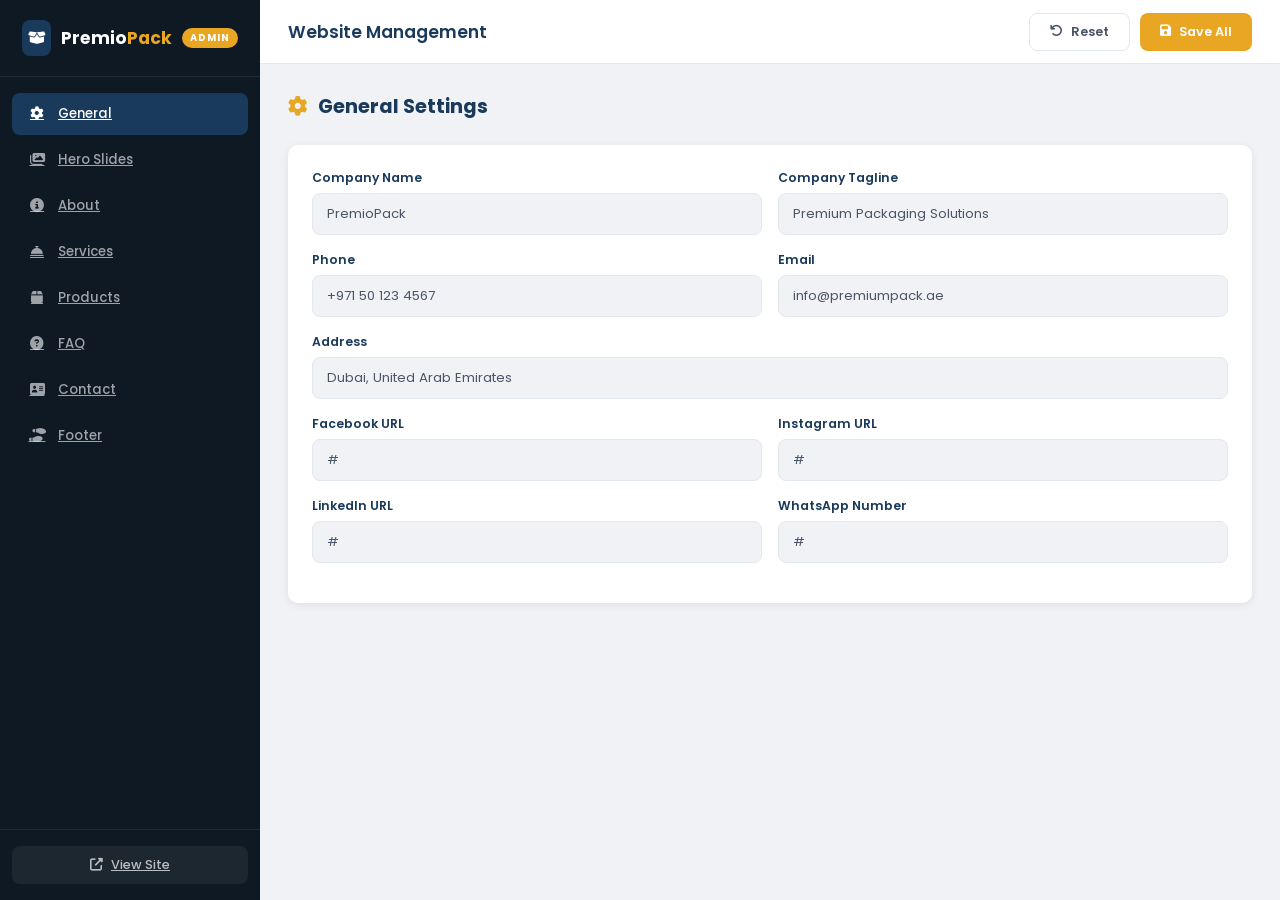
==== admin.html @ a359080c "Add admin panel for website content management" ====
<!DOCTYPE html>
<html lang="en">
<head>
    <meta charset="UTF-8">
    <meta name="viewport" content="width=device-width, initial-scale=1.0">
    <title>Admin Panel - PremioPack</title>
    <link rel="preconnect" href="https://fonts.googleapis.com">
    <link href="https://fonts.googleapis.com/css2?family=Poppins:wght@300;400;500;600;700&display=swap" rel="stylesheet">
    <link rel="stylesheet" href="https://cdnjs.cloudflare.com/ajax/libs/font-awesome/6.5.1/css/all.min.css">
    <link rel="stylesheet" href="css/admin.css">
</head>
<body>

<div class="admin-layout">
    <!-- Sidebar -->
    <aside class="sidebar" id="sidebar">
        <div class="sidebar-header">
            <span class="logo-icon"><i class="fas fa-box-open"></i></span>
            <span class="logo-text">Premio<span class="accent">Pack</span></span>
            <span class="admin-badge">Admin</span>
        </div>
        <nav class="sidebar-nav">
            <a href="#general" class="nav-item active" data-section="general">
                <i class="fas fa-cog"></i> General
            </a>
            <a href="#hero" class="nav-item" data-section="hero">
                <i class="fas fa-images"></i> Hero Slides
            </a>
            <a href="#about" class="nav-item" data-section="about">
                <i class="fas fa-info-circle"></i> About
            </a>
            <a href="#services" class="nav-item" data-section="services">
                <i class="fas fa-concierge-bell"></i> Services
            </a>
            <a href="#products" class="nav-item" data-section="products">
                <i class="fas fa-box"></i> Products
            </a>
            <a href="#faq" class="nav-item" data-section="faq">
                <i class="fas fa-question-circle"></i> FAQ
            </a>
            <a href="#contact" class="nav-item" data-section="contact">
                <i class="fas fa-address-card"></i> Contact
            </a>
            <a href="#footer" class="nav-item" data-section="footer">
                <i class="fas fa-shoe-prints"></i> Footer
            </a>
        </nav>
        <div class="sidebar-footer">
            <a href="../index.html" target="_blank" class="view-site-btn">
                <i class="fas fa-external-link-alt"></i> View Site
            </a>
        </div>
    </aside>

    <!-- Main Content -->
    <main class="main-content">
        <header class="top-header">
            <button class="menu-toggle" id="menuToggle"><i class="fas fa-bars"></i></button>
            <h1>Website Management</h1>
            <div class="header-actions">
                <button class="btn btn-outline" id="resetBtn"><i class="fas fa-undo"></i> Reset</button>
                <button class="btn btn-primary" id="saveBtn"><i class="fas fa-save"></i> Save All</button>
            </div>
        </header>

        <div class="content-area">
            <!-- Toast -->
            <div class="toast" id="toast">
                <i class="fas fa-check-circle"></i>
                <span id="toastMsg">Saved successfully!</span>
            </div>

            <!-- General Settings -->
            <section class="panel active" id="panel-general">
                <h2><i class="fas fa-cog"></i> General Settings</h2>
                <div class="form-card">
                    <div class="form-row">
                        <div class="form-group">
                            <label>Company Name</label>
                            <input type="text" id="companyName" placeholder="PremioPack">
                        </div>
                        <div class="form-group">
                            <label>Company Tagline</label>
                            <input type="text" id="companyTagline" placeholder="Premium Packaging Solutions">
                        </div>
                    </div>
                    <div class="form-row">
                        <div class="form-group">
                            <label>Phone</label>
                            <input type="text" id="globalPhone" placeholder="+971 50 123 4567">
                        </div>
                        <div class="form-group">
                            <label>Email</label>
                            <input type="email" id="globalEmail" placeholder="info@premiumpack.ae">
                        </div>
                    </div>
                    <div class="form-group">
                        <label>Address</label>
                        <input type="text" id="globalAddress" placeholder="Dubai, United Arab Emirates">
                    </div>
                    <div class="form-row">
                        <div class="form-group">
                            <label>Facebook URL</label>
                            <input type="text" id="socialFacebook" placeholder="https://facebook.com/...">
                        </div>
                        <div class="form-group">
                            <label>Instagram URL</label>
                            <input type="text" id="socialInstagram" placeholder="https://instagram.com/...">
                        </div>
                    </div>
                    <div class="form-row">
                        <div class="form-group">
                            <label>LinkedIn URL</label>
                            <input type="text" id="socialLinkedin" placeholder="https://linkedin.com/...">
                        </div>
                        <div class="form-group">
                            <label>WhatsApp Number</label>
                            <input type="text" id="socialWhatsapp" placeholder="+971501234567">
                        </div>
                    </div>
                </div>
            </section>

            <!-- Hero Slides -->
            <section class="panel" id="panel-hero">
                <h2><i class="fas fa-images"></i> Hero Slides</h2>
                <div id="heroSlides"></div>
                <button class="btn btn-add" id="addSlide"><i class="fas fa-plus"></i> Add Slide</button>
            </section>

            <!-- About -->
            <section class="panel" id="panel-about">
                <h2><i class="fas fa-info-circle"></i> About Section</h2>
                <div class="form-card">
                    <div class="form-group">
                        <label>Section Title</label>
                        <input type="text" id="aboutTitle">
                    </div>
                    <div class="form-group">
                        <label>Description 1</label>
                        <textarea id="aboutText1" rows="4"></textarea>
                    </div>
                    <div class="form-group">
                        <label>Description 2</label>
                        <textarea id="aboutText2" rows="4"></textarea>
                    </div>
                    <div class="form-row">
                        <div class="form-group">
                            <label>Experience Badge Number</label>
                            <input type="text" id="aboutExpNumber" placeholder="7+">
                        </div>
                        <div class="form-group">
                            <label>Experience Badge Text</label>
                            <input type="text" id="aboutExpText" placeholder="Years of Excellence">
                        </div>
                    </div>
                </div>
                <h3>Features</h3>
                <div id="aboutFeatures"></div>
                <button class="btn btn-add" id="addFeature"><i class="fas fa-plus"></i> Add Feature</button>
            </section>

            <!-- Services -->
            <section class="panel" id="panel-services">
                <h2><i class="fas fa-concierge-bell"></i> Services</h2>
                <div id="servicesList"></div>
                <button class="btn btn-add" id="addService"><i class="fas fa-plus"></i> Add Service</button>
            </section>

            <!-- Products -->
            <section class="panel" id="panel-products">
                <h2><i class="fas fa-box"></i> Products</h2>
                <div id="productsList"></div>
                <button class="btn btn-add" id="addProduct"><i class="fas fa-plus"></i> Add Product</button>
            </section>

            <!-- FAQ -->
            <section class="panel" id="panel-faq">
                <h2><i class="fas fa-question-circle"></i> FAQ</h2>
                <div id="faqList"></div>
                <button class="btn btn-add" id="addFaq"><i class="fas fa-plus"></i> Add FAQ</button>
            </section>

            <!-- Contact -->
            <section class="panel" id="panel-contact">
                <h2><i class="fas fa-address-card"></i> Contact Section</h2>
                <div class="form-card">
                    <div class="form-group">
                        <label>Section Title</label>
                        <input type="text" id="contactTitle">
                    </div>
                    <div class="form-group">
                        <label>Description</label>
                        <textarea id="contactDesc" rows="3"></textarea>
                    </div>
                    <div class="form-group">
                        <label>Working Hours</label>
                        <input type="text" id="contactHours" placeholder="Sun - Thu: 9:00 AM - 6:00 PM">
                    </div>
                </div>
            </section>

            <!-- Footer -->
            <section class="panel" id="panel-footer">
                <h2><i class="fas fa-shoe-prints"></i> Footer</h2>
                <div class="form-card">
                    <div class="form-group">
                        <label>Footer Description</label>
                        <textarea id="footerDesc" rows="3"></textarea>
                    </div>
                    <div class="form-group">
                        <label>Copyright Text</label>
                        <input type="text" id="footerCopyright">
                    </div>
                    <div class="form-group">
                        <label>Newsletter Text</label>
                        <input type="text" id="footerNewsletter">
                    </div>
                </div>
            </section>
        </div>
    </main>
</div>

<script src="js/admin.js"></script>
</body>
</html>
---- css/admin.css ----
*, *::before, *::after { margin: 0; padding: 0; box-sizing: border-box; }

:root {
    --primary: #1a3a5c;
    --primary-light: #2a5a8c;
    --accent: #e8a622;
    --accent-hover: #d4951c;
    --dark: #0f1923;
    --text: #4a5568;
    --text-light: #718096;
    --bg: #f0f2f5;
    --white: #ffffff;
    --border: #e2e8f0;
    --danger: #e53e3e;
    --danger-hover: #c53030;
    --success: #38a169;
    --sidebar-w: 260px;
    --header-h: 64px;
    --radius: 10px;
    --shadow: 0 2px 8px rgba(0,0,0,0.08);
    --shadow-lg: 0 4px 20px rgba(0,0,0,0.12);
    --transition: 0.25s ease;
}

html { font-size: 15px; }
body { font-family: 'Poppins', sans-serif; color: var(--text); background: var(--bg); }

/* ===== LAYOUT ===== */
.admin-layout { display: flex; min-height: 100vh; }

/* ===== SIDEBAR ===== */
.sidebar {
    width: var(--sidebar-w);
    background: var(--dark);
    color: #fff;
    display: flex;
    flex-direction: column;
    position: fixed;
    top: 0; left: 0; bottom: 0;
    z-index: 100;
    transition: transform var(--transition);
}

.sidebar-header {
    padding: 20px 22px;
    display: flex;
    align-items: center;
    gap: 10px;
    border-bottom: 1px solid rgba(255,255,255,0.08);
}

.logo-icon {
    width: 36px; height: 36px;
    background: var(--primary);
    border-radius: 8px;
    display: flex; align-items: center; justify-content: center;
    font-size: 0.95rem;
}

.logo-text { font-size: 1.15rem; font-weight: 700; }
.logo-text .accent { color: var(--accent); }

.admin-badge {
    margin-left: auto;
    background: var(--accent);
    color: #fff;
    font-size: 0.65rem;
    font-weight: 700;
    padding: 3px 8px;
    border-radius: 20px;
    text-transform: uppercase;
    letter-spacing: 1px;
}

.sidebar-nav { flex: 1; padding: 16px 12px; overflow-y: auto; }

.nav-item {
    display: flex;
    align-items: center;
    gap: 12px;
    padding: 11px 16px;
    border-radius: 8px;
    color: rgba(255,255,255,0.6);
    font-size: 0.88rem;
    font-weight: 500;
    margin-bottom: 4px;
    transition: var(--transition);
}

.nav-item:hover { color: #fff; background: rgba(255,255,255,0.06); }
.nav-item.active { color: #fff; background: var(--primary); }
.nav-item i { width: 18px; text-align: center; font-size: 0.9rem; }

.sidebar-footer { padding: 16px 12px; border-top: 1px solid rgba(255,255,255,0.08); }

.view-site-btn {
    display: flex; align-items: center; justify-content: center; gap: 8px;
    padding: 10px;
    border-radius: 8px;
    background: rgba(255,255,255,0.06);
    color: rgba(255,255,255,0.7);
    font-size: 0.85rem;
    font-weight: 500;
    transition: var(--transition);
}
.view-site-btn:hover { background: var(--accent); color: #fff; }

/* ===== MAIN CONTENT ===== */
.main-content {
    flex: 1;
    margin-left: var(--sidebar-w);
    display: flex;
    flex-direction: column;
}

.top-header {
    height: var(--header-h);
    background: var(--white);
    border-bottom: 1px solid var(--border);
    display: flex;
    align-items: center;
    padding: 0 28px;
    gap: 16px;
    position: sticky;
    top: 0;
    z-index: 50;
}

.top-header h1 {
    font-size: 1.15rem;
    font-weight: 600;
    color: var(--primary);
    flex: 1;
}

.menu-toggle {
    display: none;
    background: none; border: none;
    font-size: 1.2rem; color: var(--primary);
    cursor: pointer;
}

.header-actions { display: flex; gap: 10px; }

/* ===== BUTTONS ===== */
.btn {
    display: inline-flex; align-items: center; gap: 8px;
    padding: 9px 20px;
    border-radius: 8px;
    font-family: inherit;
    font-size: 0.85rem;
    font-weight: 600;
    cursor: pointer;
    border: none;
    transition: var(--transition);
}

.btn-primary { background: var(--accent); color: #fff; }
.btn-primary:hover { background: var(--accent-hover); }

.btn-outline {
    background: transparent;
    color: var(--text);
    border: 1px solid var(--border);
}
.btn-outline:hover { background: var(--bg); }

.btn-add {
    background: transparent;
    color: var(--primary);
    border: 2px dashed var(--border);
    padding: 12px 24px;
    width: 100%;
    justify-content: center;
    margin-top: 16px;
    border-radius: var(--radius);
}
.btn-add:hover { border-color: var(--primary); background: rgba(26,58,92,0.04); }

.btn-remove {
    background: var(--danger);
    color: #fff;
    padding: 6px 12px;
    font-size: 0.78rem;
    border-radius: 6px;
}
.btn-remove:hover { background: var(--danger-hover); }

/* ===== CONTENT ===== */
.content-area { padding: 28px; position: relative; }

.panel { display: none; }
.panel.active { display: block; animation: fadeIn 0.3s; }

@keyframes fadeIn { from { opacity: 0; transform: translateY(8px); } to { opacity: 1; transform: none; } }

.panel h2 {
    font-size: 1.3rem;
    color: var(--primary);
    margin-bottom: 24px;
    display: flex;
    align-items: center;
    gap: 10px;
}
.panel h2 i { color: var(--accent); }

.panel h3 {
    font-size: 1rem;
    color: var(--primary);
    margin: 28px 0 16px;
}

/* ===== FORM CARD ===== */
.form-card {
    background: var(--white);
    border-radius: var(--radius);
    padding: 24px;
    box-shadow: var(--shadow);
}

.form-row { display: grid; grid-template-columns: 1fr 1fr; gap: 16px; }

.form-group { margin-bottom: 16px; }
.form-group:last-child { margin-bottom: 0; }

.form-group label {
    display: block;
    font-size: 0.82rem;
    font-weight: 600;
    color: var(--primary);
    margin-bottom: 6px;
}

.form-group input,
.form-group textarea,
.form-group select {
    width: 100%;
    padding: 10px 14px;
    border: 1px solid var(--border);
    border-radius: 8px;
    font-family: inherit;
    font-size: 0.88rem;
    color: var(--text);
    background: var(--bg);
    transition: var(--transition);
    outline: none;
}

.form-group input:focus,
.form-group textarea:focus,
.form-group select:focus {
    border-color: var(--accent);
    box-shadow: 0 0 0 3px rgba(232,166,34,0.12);
}

.form-group textarea { resize: vertical; }

/* ===== ITEM CARD (for slides, services, etc.) */
.item-card {
    background: var(--white);
    border-radius: var(--radius);
    padding: 20px;
    box-shadow: var(--shadow);
    margin-bottom: 16px;
    position: relative;
    border-left: 4px solid var(--accent);
}

.item-card-header {
    display: flex;
    justify-content: space-between;
    align-items: center;
    margin-bottom: 16px;
}

.item-card-header h4 {
    font-size: 0.95rem;
    color: var(--primary);
}

.item-card .form-group { margin-bottom: 12px; }
.item-card .form-group:last-child { margin-bottom: 0; }

.item-number {
    display: inline-flex;
    align-items: center;
    justify-content: center;
    width: 28px; height: 28px;
    background: var(--accent);
    color: #fff;
    border-radius: 50%;
    font-size: 0.8rem;
    font-weight: 700;
    margin-right: 10px;
}

/* ===== TOAST ===== */
.toast {
    position: fixed;
    top: 20px;
    right: 20px;
    background: var(--success);
    color: #fff;
    padding: 14px 24px;
    border-radius: 10px;
    display: flex;
    align-items: center;
    gap: 10px;
    font-size: 0.9rem;
    font-weight: 600;
    box-shadow: var(--shadow-lg);
    z-index: 9999;
    transform: translateX(120%);
    transition: transform 0.4s cubic-bezier(0.68, -0.55, 0.27, 1.55);
}

.toast.show { transform: translateX(0); }

/* ===== RESPONSIVE ===== */
@media (max-width: 900px) {
    .sidebar { transform: translateX(-100%); }
    .sidebar.open { transform: translateX(0); }
    .main-content { margin-left: 0; }
    .menu-toggle { display: block; }
    .form-row { grid-template-columns: 1fr; }
}

@media (max-width: 480px) {
    .content-area { padding: 16px; }
    .top-header { padding: 0 16px; }
    .header-actions { flex-wrap: wrap; }
}
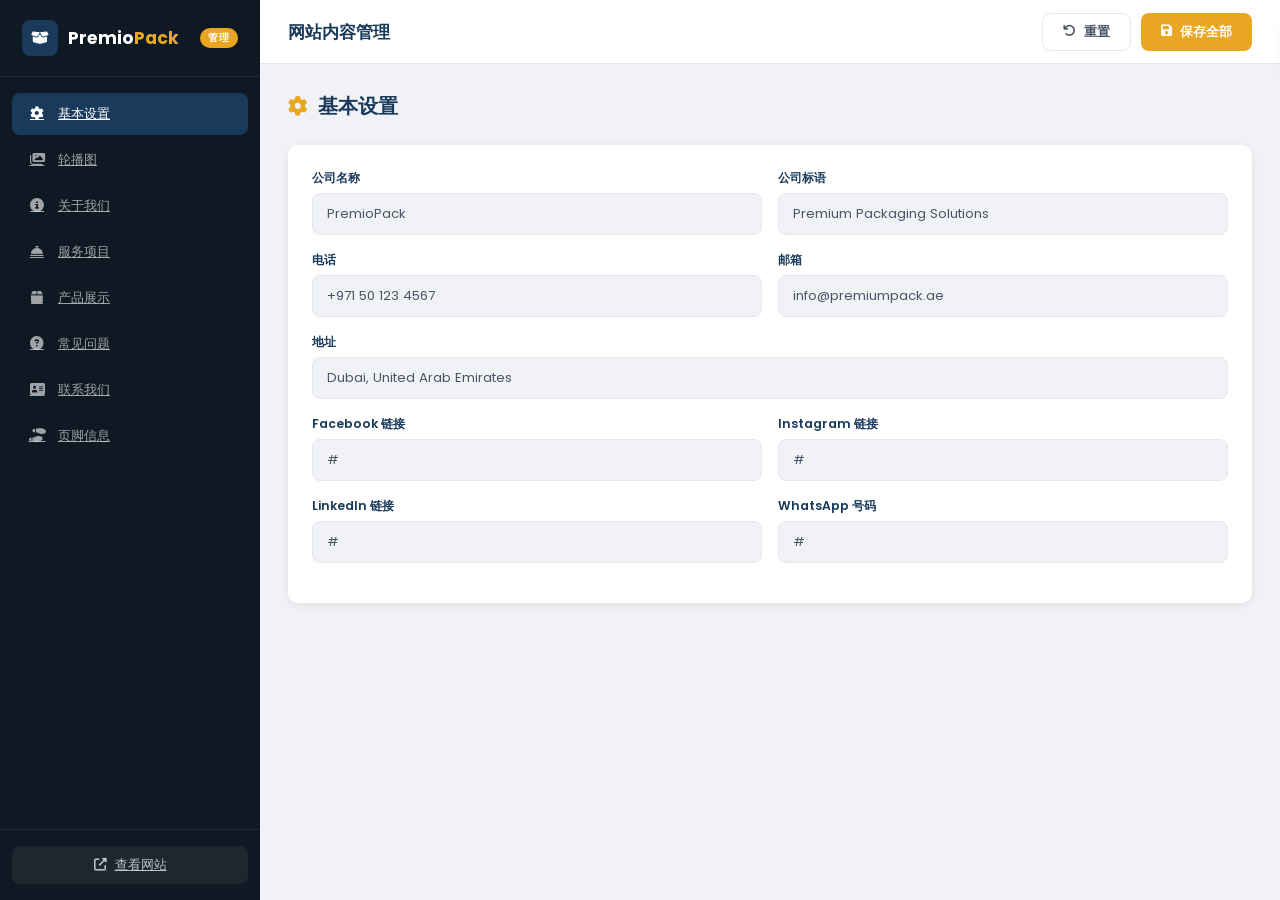
==== commit 3f3d0171: "Translate admin panel to Chinese" ====
--- a/admin.html
+++ b/admin.html
@@ -1,9 +1,9 @@
 <!DOCTYPE html>
-<html lang="en">
+<html lang="zh-CN">
 <head>
     <meta charset="UTF-8">
     <meta name="viewport" content="width=device-width, initial-scale=1.0">
-    <title>Admin Panel - PremioPack</title>
+    <title>网站管理 - PremioPack</title>
     <link rel="preconnect" href="https://fonts.googleapis.com">
     <link href="https://fonts.googleapis.com/css2?family=Poppins:wght@300;400;500;600;700&display=swap" rel="stylesheet">
     <link rel="stylesheet" href="https://cdnjs.cloudflare.com/ajax/libs/font-awesome/6.5.1/css/all.min.css">
@@ -12,208 +12,208 @@
 <body>
 
 <div class="admin-layout">
-    <!-- Sidebar -->
+    <!-- 侧边栏 -->
     <aside class="sidebar" id="sidebar">
         <div class="sidebar-header">
             <span class="logo-icon"><i class="fas fa-box-open"></i></span>
             <span class="logo-text">Premio<span class="accent">Pack</span></span>
-            <span class="admin-badge">Admin</span>
+            <span class="admin-badge">管理</span>
         </div>
         <nav class="sidebar-nav">
             <a href="#general" class="nav-item active" data-section="general">
-                <i class="fas fa-cog"></i> General
+                <i class="fas fa-cog"></i> 基本设置
             </a>
             <a href="#hero" class="nav-item" data-section="hero">
-                <i class="fas fa-images"></i> Hero Slides
+                <i class="fas fa-images"></i> 轮播图
             </a>
             <a href="#about" class="nav-item" data-section="about">
-                <i class="fas fa-info-circle"></i> About
+                <i class="fas fa-info-circle"></i> 关于我们
             </a>
             <a href="#services" class="nav-item" data-section="services">
-                <i class="fas fa-concierge-bell"></i> Services
+                <i class="fas fa-concierge-bell"></i> 服务项目
             </a>
             <a href="#products" class="nav-item" data-section="products">
-                <i class="fas fa-box"></i> Products
+                <i class="fas fa-box"></i> 产品展示
             </a>
             <a href="#faq" class="nav-item" data-section="faq">
-                <i class="fas fa-question-circle"></i> FAQ
+                <i class="fas fa-question-circle"></i> 常见问题
             </a>
             <a href="#contact" class="nav-item" data-section="contact">
-                <i class="fas fa-address-card"></i> Contact
+                <i class="fas fa-address-card"></i> 联系我们
             </a>
             <a href="#footer" class="nav-item" data-section="footer">
-                <i class="fas fa-shoe-prints"></i> Footer
+                <i class="fas fa-shoe-prints"></i> 页脚信息
             </a>
         </nav>
         <div class="sidebar-footer">
             <a href="../index.html" target="_blank" class="view-site-btn">
-                <i class="fas fa-external-link-alt"></i> View Site
+                <i class="fas fa-external-link-alt"></i> 查看网站
             </a>
         </div>
     </aside>
 
-    <!-- Main Content -->
+    <!-- 主内容区 -->
     <main class="main-content">
         <header class="top-header">
             <button class="menu-toggle" id="menuToggle"><i class="fas fa-bars"></i></button>
-            <h1>Website Management</h1>
+            <h1>网站内容管理</h1>
             <div class="header-actions">
-                <button class="btn btn-outline" id="resetBtn"><i class="fas fa-undo"></i> Reset</button>
-                <button class="btn btn-primary" id="saveBtn"><i class="fas fa-save"></i> Save All</button>
+                <button class="btn btn-outline" id="resetBtn"><i class="fas fa-undo"></i> 重置</button>
+                <button class="btn btn-primary" id="saveBtn"><i class="fas fa-save"></i> 保存全部</button>
             </div>
         </header>
 
         <div class="content-area">
-            <!-- Toast -->
+            <!-- 提示 -->
             <div class="toast" id="toast">
                 <i class="fas fa-check-circle"></i>
-                <span id="toastMsg">Saved successfully!</span>
+                <span id="toastMsg">保存成功！</span>
             </div>
 
-            <!-- General Settings -->
+            <!-- 基本设置 -->
             <section class="panel active" id="panel-general">
-                <h2><i class="fas fa-cog"></i> General Settings</h2>
-                <div class="form-card">
-                    <div class="form-row">
-                        <div class="form-group">
-                            <label>Company Name</label>
+                <h2><i class="fas fa-cog"></i> 基本设置</h2>
+                <div class="form-card">
+                    <div class="form-row">
+                        <div class="form-group">
+                            <label>公司名称</label>
                             <input type="text" id="companyName" placeholder="PremioPack">
                         </div>
                         <div class="form-group">
-                            <label>Company Tagline</label>
+                            <label>公司标语</label>
                             <input type="text" id="companyTagline" placeholder="Premium Packaging Solutions">
                         </div>
                     </div>
                     <div class="form-row">
                         <div class="form-group">
-                            <label>Phone</label>
+                            <label>电话</label>
                             <input type="text" id="globalPhone" placeholder="+971 50 123 4567">
                         </div>
                         <div class="form-group">
-                            <label>Email</label>
+                            <label>邮箱</label>
                             <input type="email" id="globalEmail" placeholder="info@premiumpack.ae">
                         </div>
                     </div>
                     <div class="form-group">
-                        <label>Address</label>
+                        <label>地址</label>
                         <input type="text" id="globalAddress" placeholder="Dubai, United Arab Emirates">
                     </div>
                     <div class="form-row">
                         <div class="form-group">
-                            <label>Facebook URL</label>
+                            <label>Facebook 链接</label>
                             <input type="text" id="socialFacebook" placeholder="https://facebook.com/...">
                         </div>
                         <div class="form-group">
-                            <label>Instagram URL</label>
+                            <label>Instagram 链接</label>
                             <input type="text" id="socialInstagram" placeholder="https://instagram.com/...">
                         </div>
                     </div>
                     <div class="form-row">
                         <div class="form-group">
-                            <label>LinkedIn URL</label>
+                            <label>LinkedIn 链接</label>
                             <input type="text" id="socialLinkedin" placeholder="https://linkedin.com/...">
                         </div>
                         <div class="form-group">
-                            <label>WhatsApp Number</label>
+                            <label>WhatsApp 号码</label>
                             <input type="text" id="socialWhatsapp" placeholder="+971501234567">
                         </div>
                     </div>
                 </div>
             </section>
 
-            <!-- Hero Slides -->
+            <!-- 轮播图 -->
             <section class="panel" id="panel-hero">
-                <h2><i class="fas fa-images"></i> Hero Slides</h2>
+                <h2><i class="fas fa-images"></i> 轮播图管理</h2>
                 <div id="heroSlides"></div>
-                <button class="btn btn-add" id="addSlide"><i class="fas fa-plus"></i> Add Slide</button>
-            </section>
-
-            <!-- About -->
+                <button class="btn btn-add" id="addSlide"><i class="fas fa-plus"></i> 添加轮播图</button>
+            </section>
+
+            <!-- 关于我们 -->
             <section class="panel" id="panel-about">
-                <h2><i class="fas fa-info-circle"></i> About Section</h2>
-                <div class="form-card">
-                    <div class="form-group">
-                        <label>Section Title</label>
+                <h2><i class="fas fa-info-circle"></i> 关于我们</h2>
+                <div class="form-card">
+                    <div class="form-group">
+                        <label>板块标题</label>
                         <input type="text" id="aboutTitle">
                     </div>
                     <div class="form-group">
-                        <label>Description 1</label>
+                        <label>描述文字 1</label>
                         <textarea id="aboutText1" rows="4"></textarea>
                     </div>
                     <div class="form-group">
-                        <label>Description 2</label>
+                        <label>描述文字 2</label>
                         <textarea id="aboutText2" rows="4"></textarea>
                     </div>
                     <div class="form-row">
                         <div class="form-group">
-                            <label>Experience Badge Number</label>
+                            <label>经验徽章数字</label>
                             <input type="text" id="aboutExpNumber" placeholder="7+">
                         </div>
                         <div class="form-group">
-                            <label>Experience Badge Text</label>
+                            <label>经验徽章文字</label>
                             <input type="text" id="aboutExpText" placeholder="Years of Excellence">
                         </div>
                     </div>
                 </div>
-                <h3>Features</h3>
+                <h3>特色亮点</h3>
                 <div id="aboutFeatures"></div>
-                <button class="btn btn-add" id="addFeature"><i class="fas fa-plus"></i> Add Feature</button>
-            </section>
-
-            <!-- Services -->
+                <button class="btn btn-add" id="addFeature"><i class="fas fa-plus"></i> 添加特色</button>
+            </section>
+
+            <!-- 服务项目 -->
             <section class="panel" id="panel-services">
-                <h2><i class="fas fa-concierge-bell"></i> Services</h2>
+                <h2><i class="fas fa-concierge-bell"></i> 服务项目</h2>
                 <div id="servicesList"></div>
-                <button class="btn btn-add" id="addService"><i class="fas fa-plus"></i> Add Service</button>
-            </section>
-
-            <!-- Products -->
+                <button class="btn btn-add" id="addService"><i class="fas fa-plus"></i> 添加服务</button>
+            </section>
+
+            <!-- 产品展示 -->
             <section class="panel" id="panel-products">
-                <h2><i class="fas fa-box"></i> Products</h2>
+                <h2><i class="fas fa-box"></i> 产品展示</h2>
                 <div id="productsList"></div>
-                <button class="btn btn-add" id="addProduct"><i class="fas fa-plus"></i> Add Product</button>
-            </section>
-
-            <!-- FAQ -->
+                <button class="btn btn-add" id="addProduct"><i class="fas fa-plus"></i> 添加产品</button>
+            </section>
+
+            <!-- 常见问题 -->
             <section class="panel" id="panel-faq">
-                <h2><i class="fas fa-question-circle"></i> FAQ</h2>
+                <h2><i class="fas fa-question-circle"></i> 常见问题 (FAQ)</h2>
                 <div id="faqList"></div>
-                <button class="btn btn-add" id="addFaq"><i class="fas fa-plus"></i> Add FAQ</button>
-            </section>
-
-            <!-- Contact -->
+                <button class="btn btn-add" id="addFaq"><i class="fas fa-plus"></i> 添加问题</button>
+            </section>
+
+            <!-- 联系我们 -->
             <section class="panel" id="panel-contact">
-                <h2><i class="fas fa-address-card"></i> Contact Section</h2>
-                <div class="form-card">
-                    <div class="form-group">
-                        <label>Section Title</label>
+                <h2><i class="fas fa-address-card"></i> 联系我们</h2>
+                <div class="form-card">
+                    <div class="form-group">
+                        <label>板块标题</label>
                         <input type="text" id="contactTitle">
                     </div>
                     <div class="form-group">
-                        <label>Description</label>
+                        <label>描述文字</label>
                         <textarea id="contactDesc" rows="3"></textarea>
                     </div>
                     <div class="form-group">
-                        <label>Working Hours</label>
-                        <input type="text" id="contactHours" placeholder="Sun - Thu: 9:00 AM - 6:00 PM">
-                    </div>
-                </div>
-            </section>
-
-            <!-- Footer -->
+                        <label>工作时间</label>
+                        <input type="text" id="contactHours" placeholder="周日 - 周四: 9:00 AM - 6:00 PM">
+                    </div>
+                </div>
+            </section>
+
+            <!-- 页脚信息 -->
             <section class="panel" id="panel-footer">
-                <h2><i class="fas fa-shoe-prints"></i> Footer</h2>
-                <div class="form-card">
-                    <div class="form-group">
-                        <label>Footer Description</label>
+                <h2><i class="fas fa-shoe-prints"></i> 页脚信息</h2>
+                <div class="form-card">
+                    <div class="form-group">
+                        <label>页脚描述</label>
                         <textarea id="footerDesc" rows="3"></textarea>
                     </div>
                     <div class="form-group">
-                        <label>Copyright Text</label>
+                        <label>版权文字</label>
                         <input type="text" id="footerCopyright">
                     </div>
                     <div class="form-group">
-                        <label>Newsletter Text</label>
+                        <label>订阅提示文字</label>
                         <input type="text" id="footerNewsletter">
                     </div>
                 </div>
